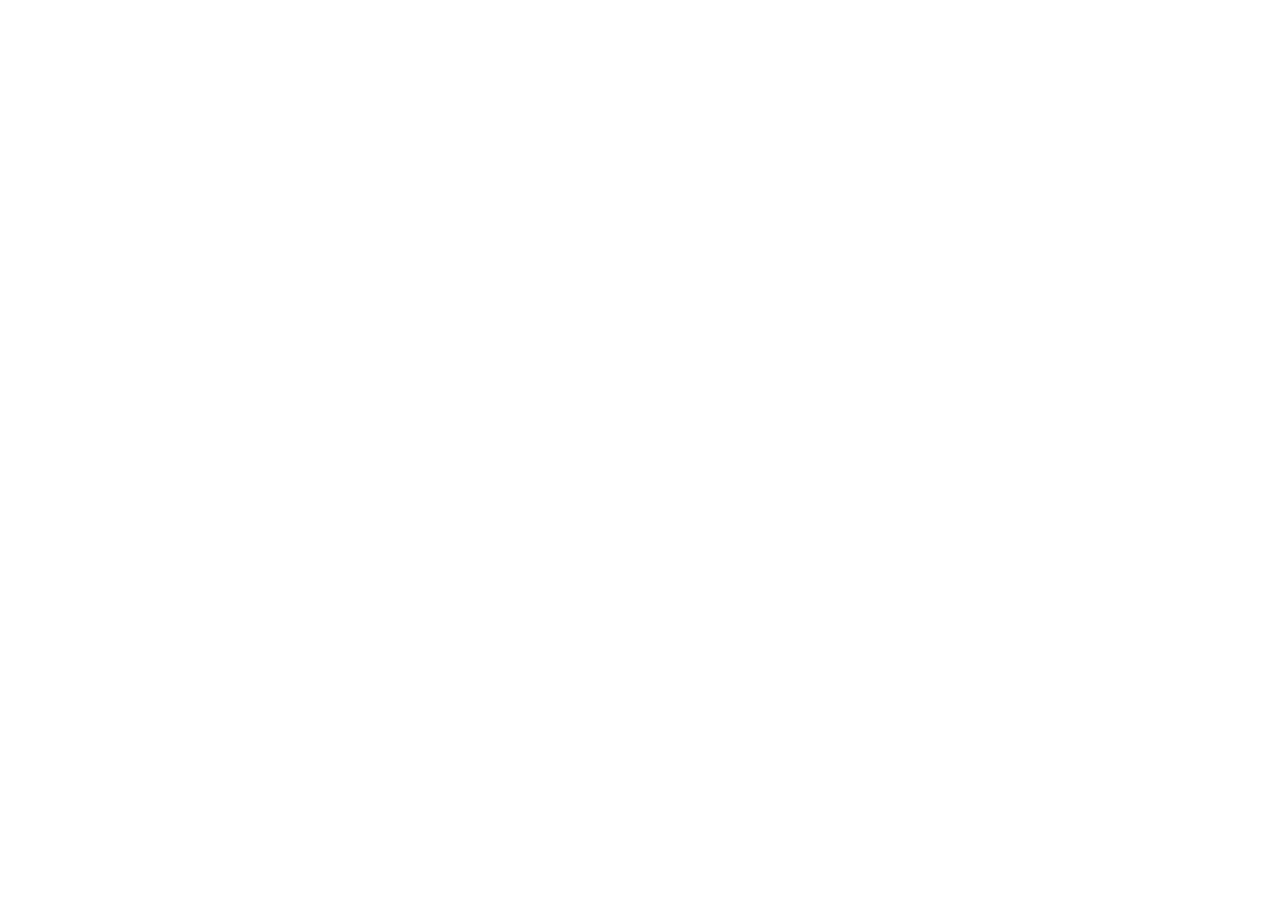
==== web/index.html @ f4e6211d "feat: Add root ios, web, and test files" ====
<!DOCTYPE html>
<html>
<head>
  <base href="$FLUTTER_BASE_HREF">

  <meta charset="UTF-8">
  <meta content="IE=Edge" http-equiv="X-UA-Compatible">
  <meta name="description" content="A new Flutter project.">

  <!-- iOS meta tags & icons -->
  <meta name="mobile-web-app-capable" content="yes">
  <meta name="apple-mobile-web-app-status-bar-style" content="black">
  <meta name="apple-mobile-web-app-title" content="solvyn">
  <link rel="apple-touch-icon" href="icons/Icon-192.png">

  <!-- Favicon -->
  <link rel="icon" type="image/png" href="favicon.png"/>

  <!-- Google Sign-In -->
  <meta name="google-signin-client_id" content="138791352054-srdkgo2h3sm0i9irl7a2o2q99avkc9b5.apps.googleusercontent.com">
  <script src="https://accounts.google.com/gsi/client" async defer></script>

  <title>Solvyn</title>
  <link rel="manifest" href="manifest.json">
</head>
<body>
  <script src="flutter_bootstrap.js" async></script>
</body>
</html>
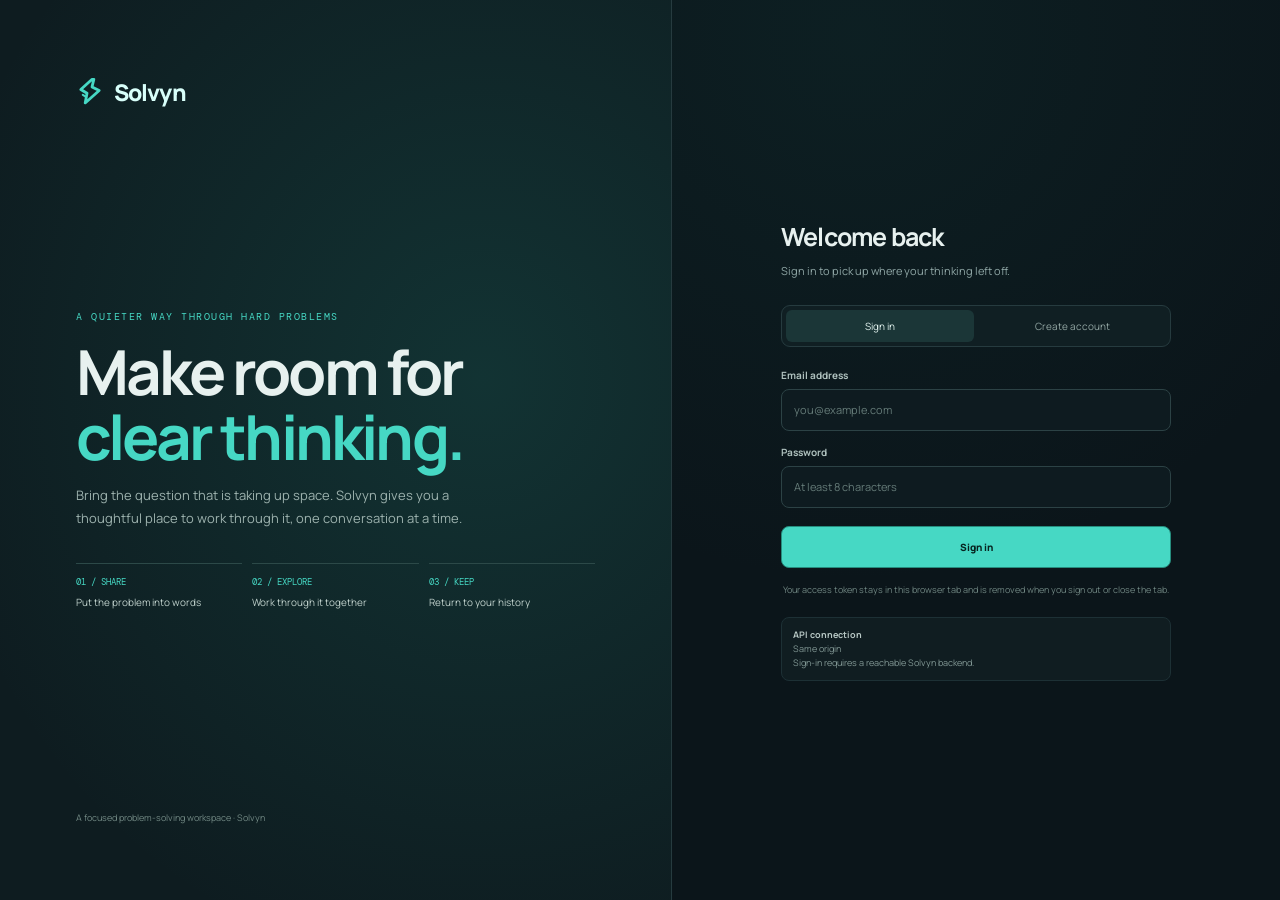
==== commit 87c61f0e: "Refactor backend architecture and update core application logic Replit-Commit-Author: Agent" ====
--- a/web/index.html
+++ b/web/index.html
@@ -1,29 +1,20 @@
-<!DOCTYPE html>
-<html>
-<head>
-  <base href="$FLUTTER_BASE_HREF">
-
-  <meta charset="UTF-8">
-  <meta content="IE=Edge" http-equiv="X-UA-Compatible">
-  <meta name="description" content="A new Flutter project.">
-
-  <!-- iOS meta tags & icons -->
-  <meta name="mobile-web-app-capable" content="yes">
-  <meta name="apple-mobile-web-app-status-bar-style" content="black">
-  <meta name="apple-mobile-web-app-title" content="solvyn">
-  <link rel="apple-touch-icon" href="icons/Icon-192.png">
-
-  <!-- Favicon -->
-  <link rel="icon" type="image/png" href="favicon.png"/>
-
-  <!-- Google Sign-In -->
-  <meta name="google-signin-client_id" content="138791352054-srdkgo2h3sm0i9irl7a2o2q99avkc9b5.apps.googleusercontent.com">
-  <script src="https://accounts.google.com/gsi/client" async defer></script>
-
-  <title>Solvyn</title>
-  <link rel="manifest" href="manifest.json">
-</head>
-<body>
-  <script src="flutter_bootstrap.js" async></script>
-</body>
+<!doctype html>
+<html lang="en">
+  <head>
+    <meta charset="UTF-8" />
+    <meta name="viewport" content="width=device-width, initial-scale=1" />
+    <meta name="theme-color" content="#0b151a" />
+    <meta name="description" content="Solvyn — a focused space to work through difficult questions." />
+    <title>Solvyn — problem-solving workspace</title>
+    <link rel="preconnect" href="https://fonts.googleapis.com" />
+    <link rel="preconnect" href="https://fonts.gstatic.com" crossorigin />
+    <link href="https://fonts.googleapis.com/css2?family=DM+Mono:wght@400;500&family=Manrope:wght@400;500;600;700;800&display=swap" rel="stylesheet" />
+    <link rel="stylesheet" href="./styles.css" />
+    <link rel="manifest" href="./manifest.json" />
+  </head>
+  <body>
+    <div id="app"></div>
+    <noscript>Solvyn needs JavaScript enabled to connect to your workspace.</noscript>
+    <script src="./app.js" defer></script>
+  </body>
 </html>
--- a/web/styles.css
+++ b/web/styles.css
@@ -0,0 +1,437 @@
+:root {
+  color-scheme: dark;
+  --ink: #e7f1ef;
+  --muted: #8fa6a5;
+  --quiet: #637977;
+  --base: #0b151a;
+  --sidebar: #0e1b20;
+  --panel: #112126;
+  --panel-raised: #15282d;
+  --line: #263b3f;
+  --line-soft: #1d3035;
+  --teal: #46d8c4;
+  --teal-soft: #1c887f;
+  --mint: #8ce6c2;
+  --warning: #e8bb73;
+  --danger: #f18a86;
+  --font-ui: "Manrope", ui-sans-serif, system-ui, sans-serif;
+  --font-mono: "DM Mono", ui-monospace, monospace;
+  font-family: var(--font-ui);
+  color: var(--ink);
+  background: var(--base);
+  font-synthesis: none;
+  text-rendering: optimizeLegibility;
+}
+
+* { box-sizing: border-box; }
+html, body { min-width: 320px; min-height: 100%; margin: 0; }
+.sr-only {
+  position: absolute; width: 1px; height: 1px; padding: 0; margin: -1px;
+  overflow: hidden; clip: rect(0, 0, 0, 0); white-space: nowrap; border: 0;
+}
+body {
+  min-height: 100dvh;
+  background:
+    radial-gradient(ellipse at 67% 4%, rgba(25, 94, 87, .14), transparent 34rem),
+    var(--base);
+}
+button, input, textarea { font: inherit; }
+button { color: inherit; }
+button:focus-visible, input:focus-visible, textarea:focus-visible, a:focus-visible {
+  outline: 2px solid var(--teal);
+  outline-offset: 3px;
+}
+::selection { color: #09201d; background: var(--teal); }
+
+.app-shell { display: flex; min-height: 100dvh; }
+.sidebar {
+  width: 210px;
+  flex: 0 0 210px;
+  display: flex;
+  flex-direction: column;
+  padding: 24px 13px 16px;
+  background: linear-gradient(180deg, rgba(14, 27, 32, .98), rgba(11, 22, 27, .98));
+  border-right: 1px solid #1b3034;
+}
+.brand {
+  display: flex;
+  align-items: center;
+  gap: 10px;
+  padding: 0 9px;
+  margin-bottom: 34px;
+  color: #d8fffa;
+  font-size: 23px;
+  font-weight: 800;
+  letter-spacing: -.9px;
+}
+.brand-mark { display: inline-flex; width: 28px; height: 30px; color: var(--teal); }
+.brand-mark svg { width: 100%; height: 100%; }
+.user-card {
+  display: flex; align-items: center; gap: 10px;
+  min-height: 53px; padding: 8px 9px;
+  margin: 0 2px 24px;
+  border: 1px solid var(--line-soft); border-radius: 10px;
+  background: rgba(255,255,255,.018);
+}
+.avatar {
+  width: 30px; height: 30px; flex: 0 0 30px;
+  display: grid; place-items: center;
+  color: #09211e; background: var(--mint); border-radius: 50%;
+  font-size: 11px; font-weight: 800; text-transform: uppercase;
+}
+.user-copy { min-width: 0; flex: 1; }
+.user-name { display: block; overflow: hidden; text-overflow: ellipsis; white-space: nowrap; font-size: 11px; font-weight: 700; }
+.user-caption { display: block; margin-top: 2px; color: var(--muted); font-size: 10px; }
+.nav-label {
+  padding: 0 11px; margin: 0 0 8px;
+  color: var(--quiet); font: 10px var(--font-mono); letter-spacing: 1.3px; text-transform: uppercase;
+}
+.nav-list { display: grid; gap: 4px; }
+.nav-item {
+  position: relative;
+  width: 100%; display: flex; align-items: center; gap: 11px;
+  min-height: 39px; padding: 0 11px;
+  color: #a0b4b2; background: transparent; border: 1px solid transparent;
+  border-radius: 8px; text-align: left; cursor: pointer;
+  transition: color .16s ease, background .16s ease, transform .16s ease;
+}
+.nav-item:hover:not(:disabled) { color: var(--ink); background: rgba(255,255,255,.045); }
+.nav-item:active:not(:disabled) { transform: translateY(1px); }
+.nav-item[aria-current="page"] { color: #e3fffa; background: #17363a; border-color: #22504c; }
+.nav-item[aria-current="page"]::before {
+  position: absolute; left: -1px; top: 9px; bottom: 9px; width: 2px;
+  content: ""; border-radius: 2px; background: var(--teal);
+}
+.nav-item svg { width: 16px; height: 16px; flex: 0 0 16px; }
+.nav-item span { font-size: 11px; font-weight: 600; }
+.nav-item:disabled { color: #627574; cursor: not-allowed; }
+.nav-item:disabled .nav-tag { margin-left: auto; color: #758b88; font: 8px var(--font-mono); text-transform: uppercase; }
+.sidebar-bottom { margin-top: auto; padding-top: 15px; border-top: 1px solid var(--line-soft); }
+.account-actions { display: flex; align-items: center; justify-content: space-between; padding: 0 9px 11px; }
+.account-actions span { color: var(--muted); font-size: 10px; }
+.plain-button, .icon-button {
+  display: inline-grid; place-items: center; border: 0; background: transparent; color: var(--muted); cursor: pointer;
+}
+.plain-button { padding: 6px 0; font-size: 10px; }
+.plain-button:hover, .icon-button:hover { color: var(--teal); }
+.icon-button { width: 32px; height: 32px; border: 1px solid transparent; border-radius: 8px; }
+.icon-button svg { width: 15px; height: 15px; }
+.sidebar-note { margin: 12px 9px 0; color: #708582; font-size: 9px; line-height: 1.55; }
+
+.main { min-width: 0; flex: 1; padding: 22px 22px 26px; }
+.topbar { display: flex; align-items: center; justify-content: space-between; margin: 0 0 19px; }
+.eyebrow { color: #89a3a1; font-size: 10px; font-weight: 600; letter-spacing: 1.1px; text-transform: uppercase; }
+.topbar-right { display: flex; align-items: center; gap: 10px; }
+.api-pill {
+  display: inline-flex; align-items: center; gap: 7px;
+  padding: 7px 10px; border: 1px solid var(--line); border-radius: 7px;
+  color: #b0c3c0; background: rgba(18,34,39,.8); font-size: 10px;
+}
+.api-dot { width: 6px; height: 6px; border-radius: 50%; background: #778b88; }
+.api-pill[data-state="ready"] .api-dot { background: var(--teal); box-shadow: 0 0 0 3px rgba(70,216,196,.1); }
+.api-pill[data-state="error"] .api-dot { background: var(--danger); }
+.mobile-brand { display: none; }
+.view-heading { display: flex; align-items: end; justify-content: space-between; gap: 18px; margin-bottom: 16px; }
+.view-heading h1 { margin: 0; font-size: clamp(21px, 2.1vw, 28px); line-height: 1.2; letter-spacing: -.9px; }
+.view-heading p { margin: 7px 0 0; color: var(--muted); font-size: 11px; line-height: 1.6; }
+.workspace-grid {
+  display: grid;
+  grid-template-columns: minmax(340px, 1.14fr) minmax(290px, 1fr) minmax(192px, .44fr);
+  align-items: stretch; gap: 12px;
+}
+.panel {
+  min-width: 0;
+  overflow: hidden;
+  border: 1px solid var(--line);
+  border-radius: 12px;
+  background: linear-gradient(155deg, rgba(19,38,43,.96), rgba(14,28,33,.97));
+  box-shadow: 0 16px 38px rgba(0,0,0,.1);
+}
+.panel-heading {
+  min-height: 45px; display: flex; align-items: center; justify-content: space-between; gap: 8px;
+  padding: 0 13px; border-bottom: 1px solid var(--line-soft);
+}
+.panel-title { margin: 0; color: #d6e4e1; font-size: 11px; font-weight: 700; }
+.panel-tools { display: flex; align-items: center; gap: 5px; }
+.status-label { display: inline-flex; align-items: center; gap: 5px; color: var(--mint); font: 9px var(--font-mono); }
+.status-label::before { content: ""; width: 5px; height: 5px; border-radius: 50%; background: currentColor; }
+.chat-panel { min-height: 650px; height: calc(100dvh - 146px); display: flex; flex-direction: column; }
+.chat-thread { flex: 1; min-height: 0; overflow: auto; padding: 15px 13px 12px; scrollbar-color: #35524e transparent; scrollbar-width: thin; }
+.chat-date { display: flex; align-items: center; gap: 9px; margin: 0 0 16px; color: #738a87; font: 9px var(--font-mono); }
+.chat-date::before, .chat-date::after { height: 1px; flex: 1; content: ""; background: var(--line-soft); }
+.message { display: flex; align-items: flex-start; gap: 8px; margin: 0 0 17px; }
+.message.user { flex-direction: row-reverse; }
+.message-avatar { width: 26px; height: 26px; flex: 0 0 26px; display: grid; place-items: center; border-radius: 50%; color: #09211e; background: var(--teal); }
+.message-avatar svg { width: 14px; height: 14px; }
+.message.user .message-avatar { color: #b0d1cf; background: #214247; }
+.message-content { max-width: 88%; min-width: 0; }
+.message-label { margin: 0 0 5px; color: #879d9a; font-size: 9px; font-weight: 700; }
+.message.user .message-label { text-align: right; }
+.bubble {
+  padding: 10px 11px; color: #d7e8e5; background: #1a3034;
+  border: 1px solid #2b4748; border-radius: 4px 11px 11px 11px;
+  font-size: 11px; line-height: 1.65; overflow-wrap: anywhere; white-space: pre-wrap;
+}
+.message.user .bubble { color: #e1f9f4; background: #124d4a; border-color: #23746d; border-radius: 11px 4px 11px 11px; }
+.message-time { margin-top: 5px; color: #708582; font: 8px var(--font-mono); }
+.message.user .message-time { text-align: right; }
+.empty-chat { display: grid; min-height: 380px; place-items: center; padding: 24px; text-align: center; }
+.empty-chat-mark { display: grid; place-items: center; width: 45px; height: 45px; margin: 0 auto 14px; color: var(--teal); background: #153b3b; border: 1px solid #255450; border-radius: 14px; }
+.empty-chat-mark svg { width: 23px; height: 23px; }
+.empty-chat h3 { margin: 0 0 7px; font-size: 14px; }
+.empty-chat p { max-width: 248px; margin: 0; color: var(--muted); font-size: 10px; line-height: 1.65; }
+.composer-wrap { padding: 0 11px 12px; }
+.composer {
+  display: flex; align-items: end; gap: 8px;
+  padding: 8px 9px 8px 12px;
+  border: 1px solid #2b514e; border-radius: 11px;
+  background: #102b2d; box-shadow: inset 0 0 0 1px rgba(70,216,196,.035);
+}
+.composer:focus-within { border-color: var(--teal-soft); }
+.composer textarea {
+  width: 100%; min-height: 31px; max-height: 120px; resize: none;
+  padding: 6px 0; color: var(--ink); background: transparent; border: 0; outline: 0;
+  font-size: 11px; line-height: 1.45;
+}
+.composer textarea::placeholder { color: #7f9995; }
+.send-button {
+  display: grid; place-items: center; width: 31px; height: 31px; flex: 0 0 31px;
+  color: #08221f; background: var(--teal); border: 0; border-radius: 8px; cursor: pointer;
+  transition: background .16s ease, transform .16s ease;
+}
+.send-button:hover:not(:disabled) { background: #79ead6; transform: translateY(-1px); }
+.send-button:disabled { opacity: .4; cursor: not-allowed; }
+.send-button svg { width: 15px; height: 15px; }
+.composer-hint { display: flex; justify-content: space-between; gap: 10px; margin: 7px 2px 0; color: #718682; font-size: 8px; }
+.typing { display: inline-flex; align-items: center; gap: 5px; color: var(--muted); font-size: 10px; }
+.typing span { width: 5px; height: 5px; background: var(--teal); border-radius: 50%; animation: breathe 1s ease-in-out infinite alternate; }
+.typing span:nth-child(2) { animation-delay: .15s; }.typing span:nth-child(3) { animation-delay: .3s; }
+@keyframes breathe { from { opacity: .35; transform: translateY(0); } to { opacity: 1; transform: translateY(-3px); } }
+
+.middle-column { display: flex; min-height: 650px; flex-direction: column; gap: 12px; }
+.breakdown-panel { flex: 1; min-height: 334px; }
+.breakdown-body { display: flex; min-height: 285px; flex-direction: column; justify-content: center; padding: 24px; }
+.flow-diagram { display: grid; justify-items: center; gap: 0; margin: 0 auto 22px; width: min(100%, 290px); }
+.flow-node {
+  display: flex; align-items: center; gap: 8px; width: 100%;
+  padding: 10px 11px; border: 1px solid #2a4a49; border-radius: 8px;
+  background: #14292d; color: #d8e8e4; font-size: 10px; font-weight: 700;
+}
+.flow-index { display: grid; place-items: center; width: 20px; height: 20px; flex: 0 0 20px; color: var(--teal); background: #1b3d3d; border-radius: 6px; font: 9px var(--font-mono); }
+.flow-node small { display: block; margin-top: 3px; color: #829995; font-size: 8px; font-weight: 500; }
+.flow-connector { height: 20px; width: 1px; background: linear-gradient(var(--teal-soft), #31504d); }
+.solution-body { max-height: min(61dvh, 660px); overflow: auto; padding: 16px 14px 18px; scrollbar-color: #35524e transparent; scrollbar-width: thin; }
+.solution-intro { padding: 1px 1px 13px; border-bottom: 1px solid var(--line-soft); }
+.solution-intro h3, .solution-message h3 { margin: 0; color: #e1f1ed; font-size: 14px; line-height: 1.45; letter-spacing: -.2px; }
+.solution-intro p, .solution-message > p { margin: 6px 0 0; color: #a8beb9; font-size: 10px; line-height: 1.65; white-space: pre-wrap; }
+.solution-section { padding-top: 14px; }
+.solution-section + .solution-section { margin-top: 2px; border-top: 1px solid var(--line-soft); }
+.solution-section > h3 { display: flex; align-items: center; gap: 8px; margin: 0 0 9px; color: #d3e5e0; font-size: 10px; font-weight: 800; }
+.solution-section > h3 span { display: inline-grid; min-width: 17px; height: 17px; place-items: center; padding: 0 4px; color: var(--teal); background: #1b393a; border-radius: 5px; font: 8px var(--font-mono); }
+.analysis-list { display: grid; gap: 7px; margin: 0; padding-left: 15px; color: #a9bfbb; font-size: 9px; line-height: 1.65; }
+.analysis-list li::marker { color: var(--teal); }
+.solution-steps { display: grid; gap: 8px; margin: 0; padding: 0; list-style: none; }
+.solution-steps li { display: flex; align-items: flex-start; gap: 9px; padding: 9px; background: rgba(10,23,27,.55); border: 1px solid var(--line-soft); border-radius: 8px; }
+.step-number { display: grid; width: 21px; height: 21px; flex: 0 0 21px; place-items: center; color: var(--teal); background: #1b3d3d; border-radius: 6px; font: 8px var(--font-mono); }
+.solution-steps strong { display: block; color: #d5e6e2; font-size: 9px; line-height: 1.5; }
+.solution-steps p { margin: 3px 0 0; color: #92a9a5; font-size: 9px; line-height: 1.6; white-space: pre-wrap; }
+.solution-tree, .solution-tree ul { display: grid; gap: 7px; margin: 0; padding: 0 0 0 13px; list-style: none; }
+.solution-tree { padding-left: 0; }
+.solution-tree ul { margin: 7px 0 0 8px; border-left: 1px solid #34534f; }
+.tree-node { margin-left: calc(var(--depth, 0) * 3px); }
+.tree-node-card { padding: 8px 9px; background: #14292d; border: 1px solid #2a4847; border-radius: 7px; }
+.tree-node-label { color: #d4e5e0; font-size: 9px; font-weight: 700; }
+.tree-node-card p { margin: 4px 0 0; color: #91a9a4; font-size: 8px; line-height: 1.55; white-space: pre-wrap; }
+.optional-missing { margin: 0; color: #859b97; font-size: 9px; line-height: 1.6; }
+.solution-placeholder { margin: auto; max-width: 250px; text-align: center; }
+.solution-placeholder .empty-chat-mark { margin-bottom: 11px; }
+.solution-placeholder h3 { margin: 0 0 6px; color: #d2e3df; font-size: 12px; }
+.solution-placeholder p { margin: 0; color: #899f9b; font-size: 9px; line-height: 1.65; }
+.output-empty { padding: 14px; color: #899f9b; font-size: 9px; line-height: 1.6; }
+.solution-outputs { display: grid; grid-template-columns: 1fr 1fr; min-width: 0; }
+.output-card { min-width: 0; min-height: 115px; padding: 12px; }
+.output-card + .output-card { border-left: 1px solid var(--line-soft); }
+.output-heading { display: flex; align-items: center; justify-content: space-between; gap: 7px; margin-bottom: 9px; }
+.output-heading h3 { margin: 0; color: #d6e6e2; font-size: 9px; }
+.output-heading span { color: #7fb9a7; font: 8px var(--font-mono); text-align: right; }
+.output-card pre { max-height: 190px; overflow: auto; margin: 0; color: #a5d8bc; font: 8px/1.65 var(--font-mono); white-space: pre-wrap; overflow-wrap: anywhere; }
+.output-card pre code { font: inherit; }
+.formula-value { color: #d6e6e2; font: 11px/1.6 var(--font-mono); overflow-wrap: anywhere; white-space: pre-wrap; }
+.insight-body { padding: 8px; }
+.metrics-empty { margin: 0; padding: 7px 3px 10px; color: #899f9b; font-size: 9px; line-height: 1.6; }
+.solution-message {
+  padding: 10px 11px; color: #d7e8e5; background: #162d31;
+  border: 1px solid #2b4748; border-radius: 4px 11px 11px 11px;
+}
+.solution-message-label { margin-bottom: 5px; color: var(--teal); font: 8px var(--font-mono); letter-spacing: .5px; text-transform: uppercase; }
+.solution-message h3 { font-size: 11px; }
+.solution-message > p { font-size: 10px; }
+.solution-transcript { margin-top: 9px; border-top: 1px solid #2a4345; }
+.solution-transcript summary { padding: 8px 0 2px; color: #83d9c5; font-size: 9px; cursor: pointer; }
+.solution-transcript .solution-body { max-height: 390px; padding: 10px 0 4px; }
+.solution-transcript .solution-outputs { grid-template-columns: 1fr; }
+.solution-transcript .output-card + .output-card { border-left: 0; border-top: 1px solid var(--line-soft); }
+.solution-transcript .insight-body { padding: 2px 0; }
+.solution-transcript .tool-placeholder { margin-inline: 0; }
+.full-solution-details { padding: 0 16px 18px; }
+.full-solution-details > .solution-section:first-child { border-top: 1px solid var(--line-soft); }
+.full-solution-details .solution-outputs { border: 1px solid var(--line-soft); border-radius: 8px; overflow: hidden; }
+.history-record { padding: 15px 16px; border-bottom: 1px solid var(--line-soft); }
+.history-record:last-child { border-bottom: 0; }
+.history-record-meta { display: flex; justify-content: space-between; gap: 12px; margin-bottom: 8px; color: #819894; font-size: 9px; }
+.history-record-meta strong { color: #b9d0ca; }
+.history-record-meta time { font: 8px var(--font-mono); text-align: right; }
+.history-record .data-copy > p { color: #d4e2de; font-size: 10px; line-height: 1.7; }
+.history-solution { padding: 13px 0 0; border: 0; border-radius: 0; background: transparent; }
+.history-solution > p { margin-bottom: 12px; }
+.related-tool-list { padding: 0 9px 3px; }
+.related-tool { margin-inline: 0; color: #b3cbc5; }
+.related-tool::before { content: "↗"; margin-right: 7px; color: var(--teal); }
+.breakdown-note {
+  max-width: 300px; margin: 0 auto; padding: 12px;
+  color: #9cb2af; background: rgba(12,23,27,.65); border: 1px dashed #35504d; border-radius: 8px;
+  font-size: 9px; line-height: 1.65; text-align: center;
+}
+.breakdown-note strong { color: #d0e1dd; font-weight: 700; }
+.detail-panel { min-height: 225px; }
+.tabs { display: flex; gap: 14px; padding: 0 13px; border-bottom: 1px solid var(--line-soft); }
+.tab { padding: 11px 0 9px; color: #7e9692; border: 0; border-bottom: 2px solid transparent; background: transparent; font-size: 9px; cursor: default; }
+.tab.active { color: #b2e9d4; border-bottom-color: var(--teal); }
+.api-contract { padding: 14px; }
+.api-contract-label { color: var(--teal); font: 9px var(--font-mono); }
+.api-contract p { margin: 8px 0 0; color: #9db2ae; font-size: 9px; line-height: 1.7; }
+.api-contract code { color: #d5e8df; font: 9px var(--font-mono); }
+.side-column { display: flex; flex-direction: column; gap: 12px; }
+.insight-panel, .tools-panel { padding-bottom: 10px; }
+.insight-body { padding: 8px; }
+.insight-row { padding: 10px; margin-bottom: 7px; background: rgba(12,25,29,.55); border: 1px solid var(--line-soft); border-radius: 8px; }
+.insight-top { display: flex; justify-content: space-between; gap: 8px; color: #90a7a3; font-size: 9px; }
+.insight-value { color: #d6e5e1; font: 9px var(--font-mono); text-align: right; overflow-wrap: anywhere; }
+.insight-help { margin-top: 6px; color: #6e8580; font-size: 8px; line-height: 1.45; }
+.metric-line { height: 3px; margin-top: 9px; overflow: hidden; border-radius: 3px; background: #243c3d; }
+.metric-line span { display: block; height: 100%; width: 100%; border-radius: inherit; background: linear-gradient(90deg,#1f8f80,#56dbc2); }
+.tools-panel .panel-heading { border-bottom: 0; }
+.tool-placeholder { margin: 0 9px 8px; padding: 10px; color: #839a96; background: #122428; border: 1px solid var(--line-soft); border-radius: 8px; font-size: 9px; line-height: 1.55; }
+.tool-placeholder strong { display: block; margin-bottom: 3px; color: #bdceca; font-size: 9px; }
+.view-card { max-width: 830px; }
+.data-panel { margin-top: 17px; }
+.data-list { display: grid; gap: 0; }
+.data-row { display: flex; justify-content: space-between; gap: 15px; padding: 14px 16px; border-bottom: 1px solid var(--line-soft); }
+.data-row:last-child { border-bottom: 0; }
+.data-copy { min-width: 0; }
+.data-copy p { margin: 0; color: #d4e2de; font-size: 11px; line-height: 1.7; white-space: pre-wrap; overflow-wrap: anywhere; }
+.data-copy time { display: block; margin-top: 6px; color: #748b87; font: 9px var(--font-mono); }
+.entry-form { padding: 14px; border-bottom: 1px solid var(--line-soft); }
+.entry-form textarea { width: 100%; min-height: 100px; resize: vertical; padding: 12px; color: var(--ink); background: #0d1b1f; border: 1px solid #2c4445; border-radius: 8px; font-size: 11px; line-height: 1.6; }
+.entry-form-bottom { display: flex; align-items: center; justify-content: space-between; gap: 12px; margin-top: 9px; }
+.entry-form-bottom small { color: var(--muted); font-size: 9px; }
+.primary-button {
+  display: inline-flex; align-items: center; justify-content: center; gap: 7px;
+  min-height: 34px; padding: 0 13px; border: 1px solid #268d7e; border-radius: 8px;
+  color: #07231f; background: var(--teal); font-size: 10px; font-weight: 800; cursor: pointer;
+}
+.primary-button:hover:not(:disabled) { background: #7ae8d2; }
+.primary-button:disabled { opacity: .5; cursor: not-allowed; }
+.notice { margin: 12px 13px; padding: 11px 12px; color: #e2bc7e; border: 1px solid rgba(232,187,115,.28); border-radius: 8px; background: rgba(107,77,34,.13); font-size: 10px; line-height: 1.55; }
+.notice.error { color: #f1a19b; border-color: rgba(241,138,134,.3); background: rgba(111,44,45,.14); }
+.notice.success { color: #a9e9c7; border-color: rgba(140,230,194,.28); background: rgba(28,102,75,.14); }
+.empty-state { display: grid; min-height: 250px; place-items: center; padding: 30px; text-align: center; }
+.empty-state h3 { margin: 0 0 7px; font-size: 13px; }
+.empty-state p { max-width: 300px; margin: 0; color: var(--muted); font-size: 10px; line-height: 1.7; }
+.retry-button { margin-top: 12px; padding: 7px 10px; color: var(--teal); background: #173435; border: 1px solid #315955; border-radius: 7px; font-size: 9px; cursor: pointer; }
+.skeleton { height: 47px; margin: 12px; border-radius: 8px; background: linear-gradient(90deg,#15282d,#1b3034,#15282d); background-size: 200% 100%; animation: shimmer 1.3s linear infinite; }
+@keyframes shimmer { to { background-position: -200% 0; } }
+
+.auth-screen { min-height: 100dvh; display: grid; grid-template-columns: 1.05fr .95fr; }
+.auth-story {
+  display: flex; flex-direction: column; justify-content: space-between; padding: clamp(28px, 6vw, 76px);
+  background: radial-gradient(ellipse at 72% 42%,rgba(37,156,139,.18),transparent 35rem),#0e1c20;
+  border-right: 1px solid var(--line);
+}
+.auth-story .brand { padding: 0; margin: 0; }
+.story-center { max-width: 540px; }
+.story-kicker { color: var(--teal); font: 10px var(--font-mono); letter-spacing: 1.5px; text-transform: uppercase; }
+.story-center h1 { margin: 17px 0 15px; font-size: clamp(35px,5vw,62px); letter-spacing: -2.8px; line-height: 1.04; }
+.story-center h1 em { color: var(--teal); font-style: normal; }
+.story-center p { max-width: 440px; color: #9db2ae; font-size: 13px; line-height: 1.8; }
+.story-steps { display: grid; grid-template-columns: repeat(3,1fr); gap: 10px; margin-top: 32px; }
+.story-step { padding-top: 12px; border-top: 1px solid #2c4948; color: #bfd0cb; font-size: 10px; }
+.story-step span { display: block; margin-bottom: 7px; color: var(--teal); font: 9px var(--font-mono); }
+.auth-foot { color: #728984; font-size: 9px; }
+.auth-side { display: grid; place-items: center; padding: 28px; }
+.auth-card { width: min(100%, 390px); }
+.auth-card h2 { margin: 0 0 8px; font-size: 25px; letter-spacing: -.8px; }
+.auth-card > p { margin: 0 0 25px; color: var(--muted); font-size: 11px; line-height: 1.65; }
+.auth-mode { display: flex; gap: 5px; padding: 4px; margin: 0 0 21px; background: #101f23; border: 1px solid var(--line); border-radius: 9px; }
+.auth-mode button { flex: 1; padding: 9px; color: #91a5a2; background: transparent; border: 0; border-radius: 6px; font-size: 10px; cursor: pointer; }
+.auth-mode button[aria-pressed="true"] { color: #e2f2ee; background: #1b3637; }
+.field { display: block; margin: 0 0 14px; }
+.field span { display: block; margin: 0 0 7px; color: #aec0bd; font-size: 10px; font-weight: 700; }
+.field input { width: 100%; height: 42px; padding: 0 12px; color: var(--ink); background: #0e1b20; border: 1px solid #2c4245; border-radius: 8px; font-size: 11px; }
+.field input::placeholder { color: #657b78; }
+.auth-submit { width: 100%; min-height: 42px; margin-top: 4px; }
+.auth-legal { margin-top: 15px; color: #6f8581; font-size: 9px; line-height: 1.6; text-align: center; }
+.auth-api { margin-top: 20px; padding: 10px 11px; color: #829895; background: #101d21; border: 1px solid var(--line-soft); border-radius: 8px; font-size: 9px; line-height: 1.55; }
+.auth-api strong { color: #b9c9c6; }
+.error-text { margin: 0 0 12px; color: #f19b95; font-size: 10px; line-height: 1.5; }
+.mobile-nav { display: none; }
+
+@media (max-width: 1120px) {
+  .sidebar { width: 190px; flex-basis: 190px; }
+  .main { padding-inline: 15px; }
+  .workspace-grid { grid-template-columns: minmax(300px, 1.05fr) minmax(280px, 1fr); }
+  .side-column { grid-column: 1 / -1; display: grid; grid-template-columns: 1fr 1fr; }
+  .chat-panel { height: 700px; }
+}
+@media (max-width: 760px) {
+  .app-shell { display: block; padding-bottom: 69px; }
+  .sidebar { display: none; }
+  .main { padding: 14px 12px 24px; }
+  .topbar { margin-bottom: 15px; }
+  .mobile-brand { display: flex; align-items: center; gap: 7px; color: #ddfffa; font-size: 16px; font-weight: 800; }
+  .mobile-brand .brand-mark { width: 20px; height: 21px; }
+  .eyebrow { display: none; }
+  .view-heading { align-items: flex-start; margin-bottom: 12px; }
+  .view-heading h1 { font-size: 22px; }
+  .view-heading p { max-width: 350px; font-size: 10px; }
+  .workspace-grid { grid-template-columns: minmax(0,1fr); gap: 10px; }
+  .chat-panel { min-height: 490px; height: min(62dvh, 700px); }
+  .middle-column { min-height: auto; }
+  .breakdown-panel { min-height: 325px; }
+  .breakdown-body { min-height: 260px; padding: 18px; }
+  .solution-body { max-height: 68dvh; padding: 13px 11px 16px; }
+  .solution-outputs { grid-template-columns: 1fr; }
+  .output-card + .output-card { border-left: 0; border-top: 1px solid var(--line-soft); }
+  .solution-message .full-solution-details { padding-inline: 9px; }
+  .detail-panel { min-height: 190px; }
+  .side-column { grid-column: auto; display: grid; grid-template-columns: 1fr; }
+  .panel-heading { min-height: 43px; }
+  .mobile-nav {
+    position: fixed; z-index: 5; inset: auto 0 0;
+    display: grid; grid-template-columns: repeat(3,1fr); padding: 7px 8px calc(7px + env(safe-area-inset-bottom));
+    background: rgba(12,25,29,.97); border-top: 1px solid #284044; backdrop-filter: blur(16px);
+  }
+  .mobile-nav button { display: grid; justify-items: center; gap: 3px; padding: 4px; color: #819794; background: transparent; border: 0; font-size: 8px; cursor: pointer; }
+  .mobile-nav button[aria-current="page"] { color: var(--teal); }
+  .mobile-nav svg { width: 17px; height: 17px; }
+  .auth-screen { display: block; }
+  .auth-story { min-height: 260px; padding: 21px 20px 24px; border-right: 0; border-bottom: 1px solid var(--line); }
+  .auth-story .brand { margin-bottom: 32px; font-size: 20px; }
+  .story-center h1 { margin: 12px 0 9px; font-size: 36px; letter-spacing: -1.7px; }
+  .story-center p { margin: 0; font-size: 10px; }
+  .story-steps { margin-top: 20px; gap: 7px; }
+  .story-step { font-size: 8px; }
+  .story-step span { margin-bottom: 4px; }
+  .auth-foot { display: none; }
+  .auth-side { padding: 27px 20px 40px; }
+  .auth-card h2 { font-size: 22px; }
+}
+@media (max-width: 390px) {
+  .main { padding-inline: 9px; }
+  .api-pill { padding: 6px 7px; font-size: 9px; }
+  .story-center h1 { font-size: 32px; }
+  .message-content { max-width: 91%; }
+}
+@media (prefers-reduced-motion: reduce) {
+  *, *::before, *::after { animation-duration: .01ms !important; animation-iteration-count: 1 !important; scroll-behavior: auto !important; transition-duration: .01ms !important; }
+}
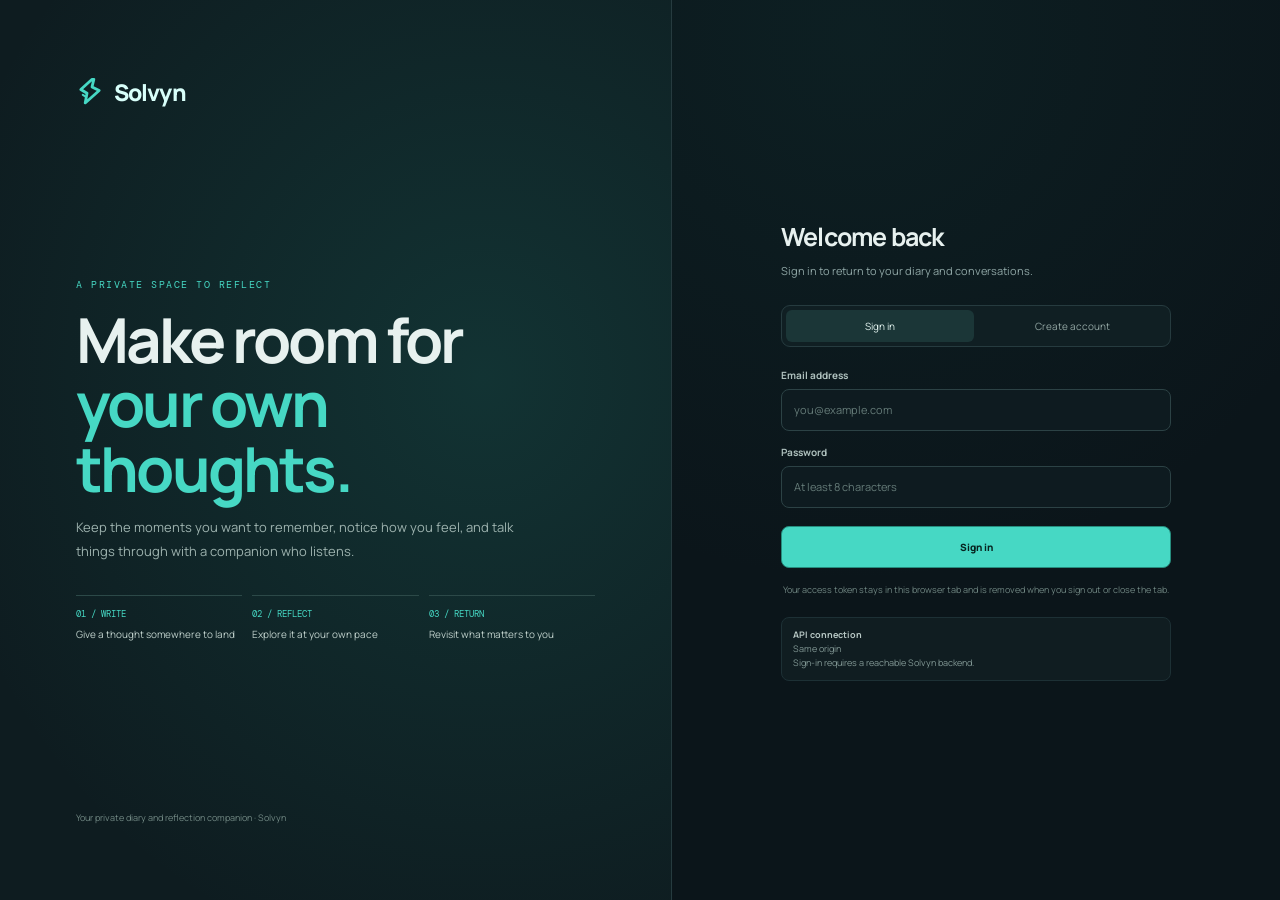
==== commit 2aa20df8: "Update authentication logic and implement diary screen functionality Replit-Commit-Author: Agent" ====
--- a/web/index.html
+++ b/web/index.html
@@ -4,8 +4,8 @@
     <meta charset="UTF-8" />
     <meta name="viewport" content="width=device-width, initial-scale=1" />
     <meta name="theme-color" content="#0b151a" />
-    <meta name="description" content="Solvyn — a focused space to work through difficult questions." />
-    <title>Solvyn — problem-solving workspace</title>
+    <meta name="description" content="Solvyn — a private diary and thoughtful reflection companion." />
+    <title>Solvyn — personal diary and reflection</title>
     <link rel="preconnect" href="https://fonts.googleapis.com" />
     <link rel="preconnect" href="https://fonts.gstatic.com" crossorigin />
     <link href="https://fonts.googleapis.com/css2?family=DM+Mono:wght@400;500&family=Manrope:wght@400;500;600;700;800&display=swap" rel="stylesheet" />
--- a/web/styles.css
+++ b/web/styles.css
@@ -321,6 +321,29 @@
 .data-copy { min-width: 0; }
 .data-copy p { margin: 0; color: #d4e2de; font-size: 11px; line-height: 1.7; white-space: pre-wrap; overflow-wrap: anywhere; }
 .data-copy time { display: block; margin-top: 6px; color: #748b87; font: 9px var(--font-mono); }
+.home-heading { margin: 16px 0 22px; }
+.home-heading h1 { margin-top: 9px; font-size: clamp(28px, 3.4vw, 42px); }
+.home-grid { display: grid; grid-template-columns: minmax(0, 1.1fr) minmax(280px, .9fr); gap: 14px; align-items: start; }
+.journal-compose, .recent-panel { min-height: 250px; }
+.journal-compose .entry-form { border-bottom: 0; }
+.journal-compose .entry-form textarea { min-height: 190px; font-size: 13px; }
+.recent-panel .data-row { padding-inline: 15px; }
+.recent-panel .data-copy p { display: -webkit-box; overflow: hidden; -webkit-box-orient: vertical; -webkit-line-clamp: 3; }
+.recent-panel .empty-state { min-height: 190px; }
+.companion-invite { display: flex; align-items: center; justify-content: space-between; gap: 18px; margin-top: 15px; padding: 19px 21px; border: 1px solid #2b4847; border-radius: 12px; background: linear-gradient(110deg, rgba(23,55,54,.7), rgba(17,33,38,.8)); }
+.companion-invite h2 { margin: 7px 0 5px; color: #e0efea; font-size: 16px; letter-spacing: -.3px; }
+.companion-invite p, .muted-copy { margin: 0; color: var(--muted); font-size: 10px; line-height: 1.6; }
+.chat-page { max-width: 900px; height: min(68dvh, 740px); min-height: 470px; }
+.chat-page .empty-chat { min-height: 300px; }
+.diary-entry { align-items: flex-start; }
+.diary-entry .data-copy { flex: 1; }
+.diary-entry .data-copy time { margin: 0 0 9px; }
+.entry-actions { display: inline-flex; align-items: center; gap: 13px; flex: 0 0 auto; }
+.entry-actions .primary-button { min-height: 30px; }
+.danger-button:hover:not(:disabled) { color: var(--danger); }
+.diary-edit-form { padding: 8px 0 0; border: 0; }
+.diary-edit-form textarea { min-height: 130px; }
+.entry-count { display: inline-grid; min-width: 19px; height: 19px; place-items: center; margin-left: 5px; padding: 0 5px; color: var(--teal); background: #1b393a; border-radius: 5px; font: 8px var(--font-mono); }
 .entry-form { padding: 14px; border-bottom: 1px solid var(--line-soft); }
 .entry-form textarea { width: 100%; min-height: 100px; resize: vertical; padding: 12px; color: var(--ink); background: #0d1b1f; border: 1px solid #2c4445; border-radius: 8px; font-size: 11px; line-height: 1.6; }
 .entry-form-bottom { display: flex; align-items: center; justify-content: space-between; gap: 12px; margin-top: 9px; }
@@ -394,6 +417,16 @@
   .view-heading { align-items: flex-start; margin-bottom: 12px; }
   .view-heading h1 { font-size: 22px; }
   .view-heading p { max-width: 350px; font-size: 10px; }
+  .home-heading { margin: 10px 0 17px; }
+  .home-heading h1 { font-size: 28px; }
+  .home-grid { grid-template-columns: minmax(0,1fr); gap: 10px; }
+  .journal-compose, .recent-panel { min-height: auto; }
+  .journal-compose .entry-form textarea { min-height: 150px; }
+  .companion-invite { align-items: flex-start; flex-direction: column; padding: 16px; }
+  .chat-page { height: min(62dvh, 700px); min-height: 430px; }
+  .diary-entry { gap: 10px; padding: 13px 12px; }
+  .entry-actions { gap: 9px; }
+  .entry-actions .plain-button { font-size: 9px; }
   .workspace-grid { grid-template-columns: minmax(0,1fr); gap: 10px; }
   .chat-panel { min-height: 490px; height: min(62dvh, 700px); }
   .middle-column { min-height: auto; }
